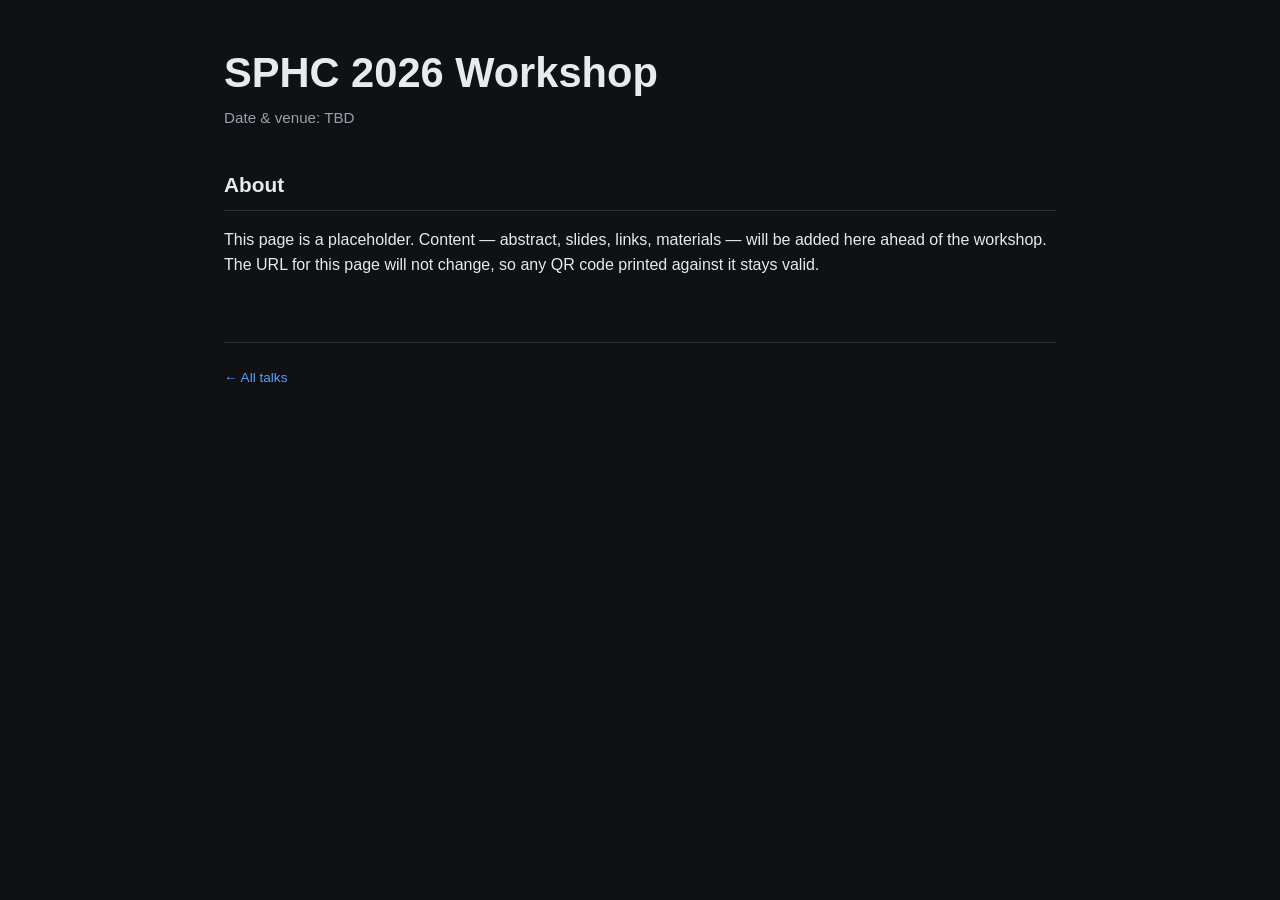
==== sphc-2026-workshop/index.html @ 62b1f7f3 "Initial scaffold: repo structure, shared styles, SPHC 2026 workshop placeholder" ====
<!doctype html>
<html lang="en">
<head>
  <meta charset="utf-8" />
  <meta name="viewport" content="width=device-width, initial-scale=1" />
  <title>SPHC 2026 Workshop</title>
  <meta name="description" content="Workshop materials for SPHC 2026." />
  <link rel="stylesheet" href="../assets/style.css" />
</head>
<body>
  <div class="wrap">
    <header class="page-header">
      <h1>SPHC 2026 Workshop</h1>
      <div class="meta">Date &amp; venue: TBD</div>
    </header>

    <section>
      <h2>About</h2>
      <p>
        This page is a placeholder. Content — abstract, slides, links,
        materials — will be added here ahead of the workshop. The URL for
        this page will not change, so any QR code printed against it stays
        valid.
      </p>
    </section>

    <footer class="page-footer">
      <a href="../">&larr; All talks</a>
    </footer>
  </div>
</body>
</html>
---- assets/style.css ----
/* Shared styling for presentations repo pages */

:root {
  --bg: #0f1115;
  --surface: #171a21;
  --text: #e8eaed;
  --text-dim: #9aa0aa;
  --accent: #5b9dff;
  --border: #2a2e37;
  --radius: 10px;
  --max-width: 880px;
}

* {
  box-sizing: border-box;
}

html {
  color-scheme: dark;
}

body {
  margin: 0;
  padding: 0;
  background: var(--bg);
  color: var(--text);
  font-family: -apple-system, BlinkMacSystemFont, "Segoe UI", Roboto,
    Helvetica, Arial, sans-serif;
  line-height: 1.55;
}

.wrap {
  max-width: var(--max-width);
  margin: 0 auto;
  padding: 3rem 1.5rem 5rem;
}

header.page-header {
  margin-bottom: 2.5rem;
}

header.page-header h1 {
  font-size: clamp(1.8rem, 4vw, 2.6rem);
  margin: 0 0 0.5rem;
  line-height: 1.2;
}

header.page-header .meta {
  color: var(--text-dim);
  font-size: 0.95rem;
}

a {
  color: var(--accent);
  text-decoration: none;
}

a:hover {
  text-decoration: underline;
}

.card {
  display: block;
  background: var(--surface);
  border: 1px solid var(--border);
  border-radius: var(--radius);
  padding: 1.25rem 1.5rem;
  margin-bottom: 1rem;
  transition: border-color 0.15s ease;
}

.card:hover {
  border-color: var(--accent);
  text-decoration: none;
}

.card h2 {
  margin: 0 0 0.35rem;
  font-size: 1.15rem;
  color: var(--text);
}

.card .meta {
  color: var(--text-dim);
  font-size: 0.9rem;
}

.badge {
  display: inline-block;
  font-size: 0.75rem;
  text-transform: uppercase;
  letter-spacing: 0.04em;
  color: var(--text-dim);
  border: 1px solid var(--border);
  border-radius: 999px;
  padding: 0.15rem 0.6rem;
  margin-top: 0.5rem;
}

section {
  margin-top: 2.5rem;
}

section h2 {
  font-size: 1.3rem;
  border-bottom: 1px solid var(--border);
  padding-bottom: 0.5rem;
}

footer.page-footer {
  margin-top: 4rem;
  padding-top: 1.5rem;
  border-top: 1px solid var(--border);
  color: var(--text-dim);
  font-size: 0.85rem;
}
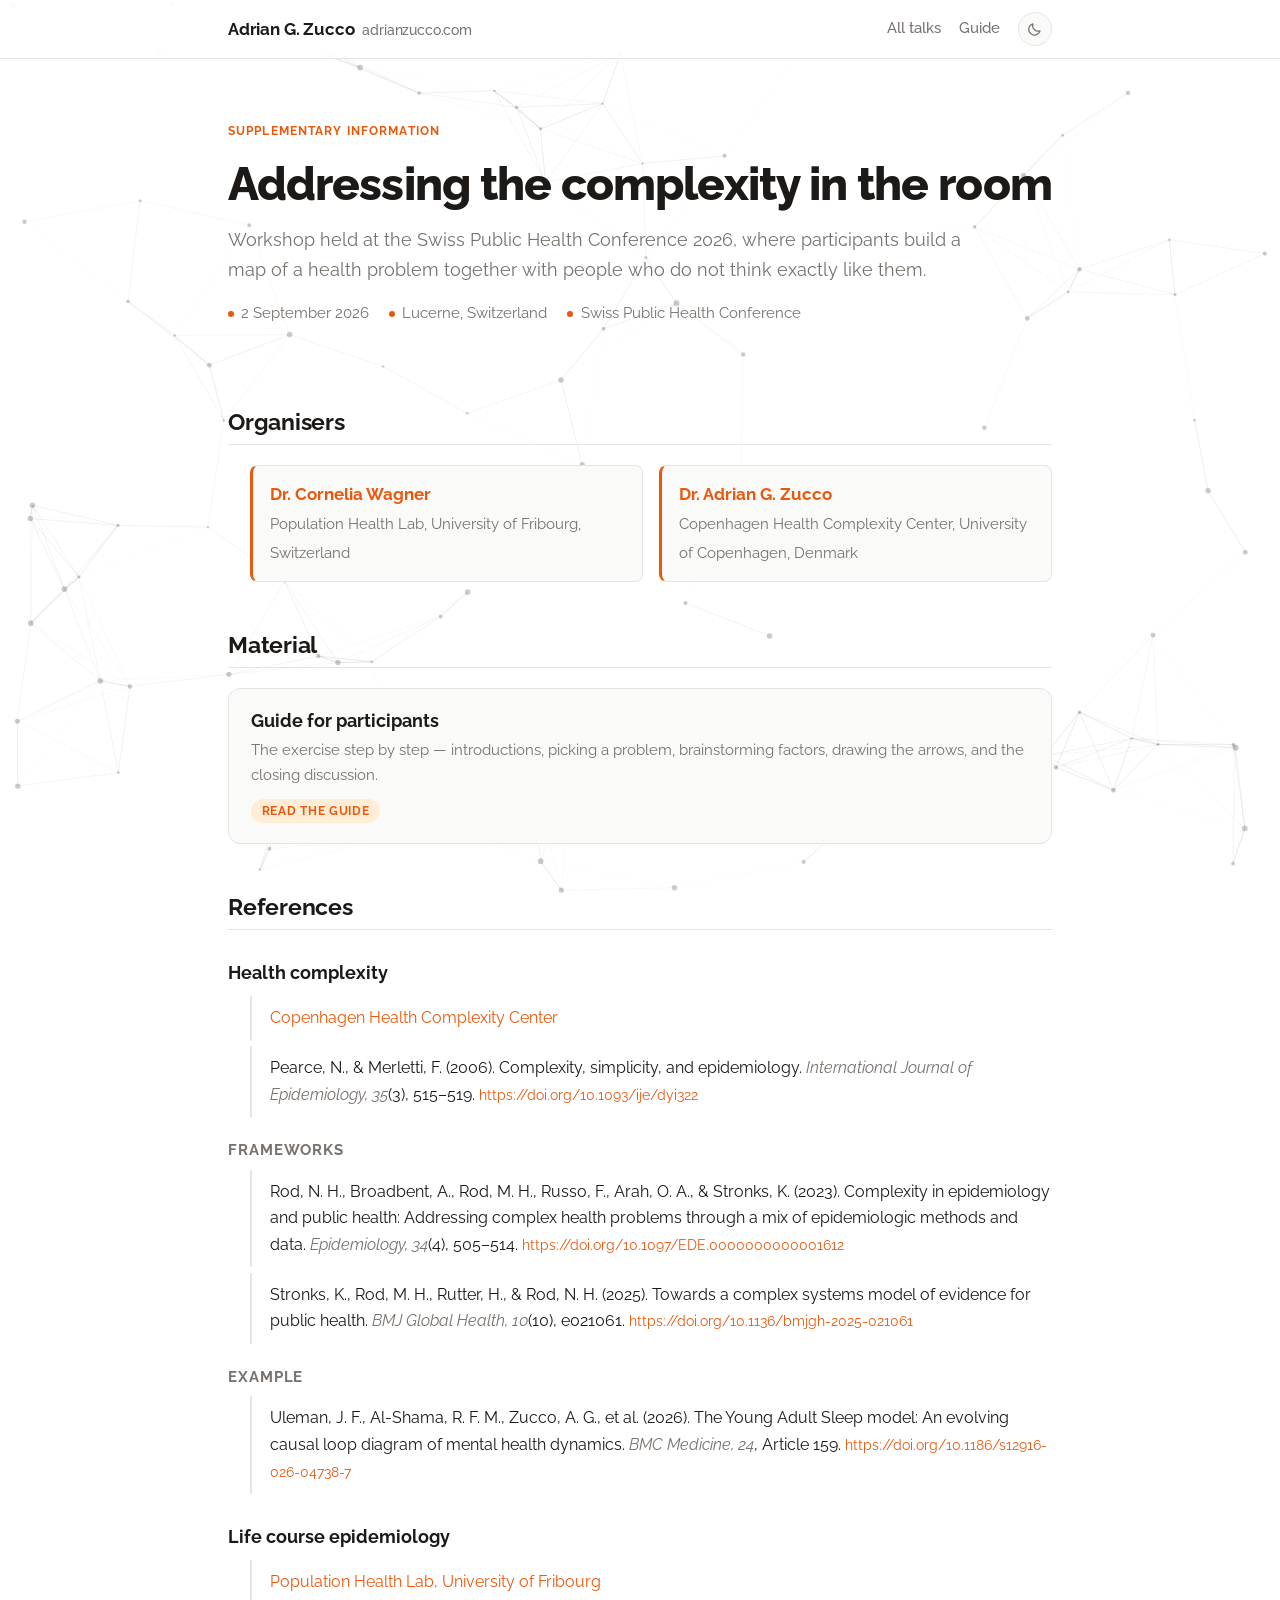
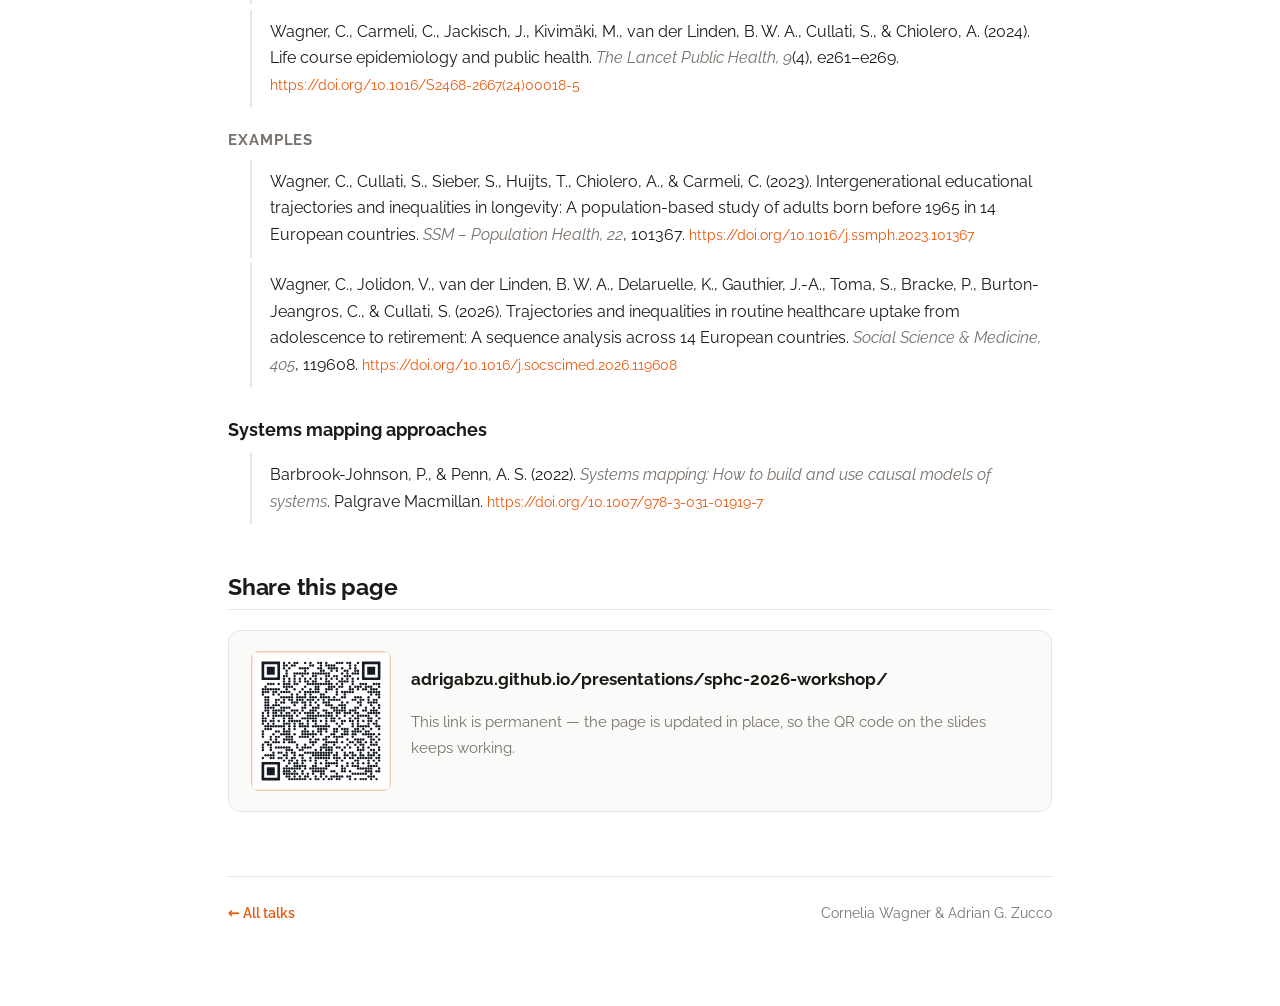
==== commit 01e542ad: "Restyle pages to match adrianzucco.com; build out SPHC 2026 workshop Shared frontend: - assets/style" ====
--- a/sphc-2026-workshop/index.html
+++ b/sphc-2026-workshop/index.html
@@ -3,30 +3,200 @@
 <head>
   <meta charset="utf-8" />
   <meta name="viewport" content="width=device-width, initial-scale=1" />
-  <title>SPHC 2026 Workshop</title>
-  <meta name="description" content="Workshop materials for SPHC 2026." />
+  <title>Addressing the complexity in the room — SPHC 2026 Workshop</title>
+  <meta name="description" content="Supplementary information for the &quot;Addressing the complexity in the room&quot; workshop at the Swiss Public Health Conference 2026, Lucerne — participant guide and references." />
+  <link rel="icon" href="data:image/svg+xml,%3Csvg xmlns='http://www.w3.org/2000/svg' viewBox='0 0 32 32'%3E%3Ccircle cx='16' cy='16' r='6' fill='%23ea580c'/%3E%3Ccircle cx='5' cy='7' r='3' fill='%23ea580c' opacity='.6'/%3E%3Ccircle cx='27' cy='24' r='3' fill='%23ea580c' opacity='.6'/%3E%3C/svg%3E" />
+  <link rel="preconnect" href="https://fonts.googleapis.com" />
+  <link rel="preconnect" href="https://fonts.gstatic.com" crossorigin />
+  <link rel="stylesheet" href="https://fonts.googleapis.com/css2?family=Raleway:ital,wght@0,300..800;1,300..800&display=swap" />
   <link rel="stylesheet" href="../assets/style.css" />
+  <script>
+    // Set the appearance before first paint to avoid a flash of the wrong theme.
+    (function () {
+      var stored = null;
+      try { stored = localStorage.getItem("appearance"); } catch (e) {}
+      var dark = stored ? stored === "dark"
+        : !window.matchMedia("(prefers-color-scheme: light)").matches;
+      if (dark) document.documentElement.classList.add("dark");
+    })();
+  </script>
 </head>
 <body>
-  <div class="wrap">
-    <header class="page-header">
-      <h1>SPHC 2026 Workshop</h1>
-      <div class="meta">Date &amp; venue: TBD</div>
-    </header>
-
-    <section>
-      <h2>About</h2>
-      <p>
-        This page is a placeholder. Content — abstract, slides, links,
-        materials — will be added here ahead of the workshop. The URL for
-        this page will not change, so any QR code printed against it stays
-        valid.
+  <canvas id="particles" aria-hidden="true"></canvas>
+
+  <header class="site-header">
+    <div class="bar">
+      <a class="brand" href="https://adrianzucco.com/">Adrian G. Zucco
+        <span class="brand-sub">adrianzucco.com</span></a>
+      <nav class="site-nav">
+        <a href="../">All talks</a>
+        <a href="guide/">Guide</a>
+        <button class="theme-toggle" type="button" aria-label="Switch theme" aria-pressed="false">
+          <svg class="icon-sun" viewBox="0 0 24 24" aria-hidden="true"><circle cx="12" cy="12" r="4.2"/><path d="M12 2.5v2M12 19.5v2M4.2 4.2l1.4 1.4M18.4 18.4l1.4 1.4M2.5 12h2M19.5 12h2M4.2 19.8l1.4-1.4M18.4 5.6l1.4-1.4"/></svg>
+          <svg class="icon-moon" viewBox="0 0 24 24" aria-hidden="true"><path d="M20 14.2A8.2 8.2 0 0 1 9.8 4a8.2 8.2 0 1 0 10.2 10.2z"/></svg>
+        </button>
+      </nav>
+    </div>
+  </header>
+
+  <main class="wrap">
+    <div class="page-header">
+      <span class="kicker">Supplementary information</span>
+      <h1>Addressing the complexity in the room</h1>
+      <p class="lede">
+        Workshop held at the Swiss Public Health Conference 2026, where
+        participants build a map of a health problem together with people who
+        do not think exactly like them.
       </p>
+      <div class="meta-row">
+        <span><i class="dot"></i>2 September 2026</span>
+        <span><i class="dot"></i>Lucerne, Switzerland</span>
+        <span><i class="dot"></i>Swiss Public Health Conference</span>
+      </div>
+    </div>
+
+    <section class="section">
+      <h2>Organisers</h2>
+      <ul class="people">
+        <li>
+          <a class="name" href="https://corneliawagner.ch">Dr. Cornelia Wagner</a>
+          <span class="affil">Population Health Lab, University of Fribourg,
+            Switzerland</span>
+        </li>
+        <li>
+          <a class="name" href="https://adrianzucco.com/">Dr. Adrian G. Zucco</a>
+          <span class="affil">Copenhagen Health Complexity Center, University of
+            Copenhagen, Denmark</span>
+        </li>
+      </ul>
+    </section>
+
+    <section class="section" id="material">
+      <h2>Material</h2>
+      <a class="card" href="guide/">
+        <h3>Guide for participants</h3>
+        <div class="meta">
+          The exercise step by step — introductions, picking a problem,
+          brainstorming factors, drawing the arrows, and the closing discussion.
+        </div>
+        <span class="badge">Read the guide</span>
+      </a>
+    </section>
+
+    <section class="section" id="references">
+      <h2>References</h2>
+
+      <h3>Health complexity</h3>
+      <ul class="refs">
+        <li>
+          <a href="https://www.healthcomplex.dk/">Copenhagen Health Complexity
+            Center</a>
+        </li>
+        <li>
+          Pearce, N., &amp; Merletti, F. (2006). Complexity, simplicity, and
+          epidemiology. <span class="src">International Journal of Epidemiology,
+          35</span>(3), 515–519.
+          <a class="doi" href="https://doi.org/10.1093/ije/dyi322">https://doi.org/10.1093/ije/dyi322</a>
+        </li>
+      </ul>
+
+      <h4>Frameworks</h4>
+      <ul class="refs">
+        <li>
+          Rod, N. H., Broadbent, A., Rod, M. H., Russo, F., Arah, O. A., &amp;
+          Stronks, K. (2023). Complexity in epidemiology and public health:
+          Addressing complex health problems through a mix of epidemiologic
+          methods and data. <span class="src">Epidemiology, 34</span>(4),
+          505–514.
+          <a class="doi" href="https://doi.org/10.1097/EDE.0000000000001612">https://doi.org/10.1097/EDE.0000000000001612</a>
+        </li>
+        <li>
+          Stronks, K., Rod, M. H., Rutter, H., &amp; Rod, N. H. (2025). Towards a
+          complex systems model of evidence for public health.
+          <span class="src">BMJ Global Health, 10</span>(10), e021061.
+          <a class="doi" href="https://doi.org/10.1136/bmjgh-2025-021061">https://doi.org/10.1136/bmjgh-2025-021061</a>
+        </li>
+      </ul>
+
+      <h4>Example</h4>
+      <ul class="refs">
+        <li>
+          Uleman, J. F., Al-Shama, R. F. M., Zucco, A. G., et al. (2026). The
+          Young Adult Sleep model: An evolving causal loop diagram of mental
+          health dynamics. <span class="src">BMC Medicine, 24</span>, Article
+          159.
+          <a class="doi" href="https://doi.org/10.1186/s12916-026-04738-7">https://doi.org/10.1186/s12916-026-04738-7</a>
+        </li>
+      </ul>
+
+      <h3>Life course epidemiology</h3>
+      <ul class="refs">
+        <li>
+          <a href="https://projects.unifr.ch/pophealthlab/">Population Health
+            Lab, University of Fribourg</a>
+        </li>
+        <li>
+          Wagner, C., Carmeli, C., Jackisch, J., Kivimäki, M., van der Linden,
+          B. W. A., Cullati, S., &amp; Chiolero, A. (2024). Life course
+          epidemiology and public health. <span class="src">The Lancet Public
+          Health, 9</span>(4), e261–e269.
+          <a class="doi" href="https://doi.org/10.1016/S2468-2667(24)00018-5">https://doi.org/10.1016/S2468-2667(24)00018-5</a>
+        </li>
+      </ul>
+
+      <h4>Examples</h4>
+      <ul class="refs">
+        <li>
+          Wagner, C., Cullati, S., Sieber, S., Huijts, T., Chiolero, A., &amp;
+          Carmeli, C. (2023). Intergenerational educational trajectories and
+          inequalities in longevity: A population-based study of adults born
+          before 1965 in 14 European countries. <span class="src">SSM –
+          Population Health, 22</span>, 101367.
+          <a class="doi" href="https://doi.org/10.1016/j.ssmph.2023.101367">https://doi.org/10.1016/j.ssmph.2023.101367</a>
+        </li>
+        <li>
+          Wagner, C., Jolidon, V., van der Linden, B. W. A., Delaruelle, K.,
+          Gauthier, J.-A., Toma, S., Bracke, P., Burton-Jeangros, C., &amp;
+          Cullati, S. (2026). Trajectories and inequalities in routine
+          healthcare uptake from adolescence to retirement: A sequence analysis
+          across 14 European countries. <span class="src">Social Science &amp;
+          Medicine, 405</span>, 119608.
+          <a class="doi" href="https://doi.org/10.1016/j.socscimed.2026.119608">https://doi.org/10.1016/j.socscimed.2026.119608</a>
+        </li>
+      </ul>
+
+      <h3>Systems mapping approaches</h3>
+      <ul class="refs">
+        <li>
+          Barbrook-Johnson, P., &amp; Penn, A. S. (2022). <span class="src">Systems
+          mapping: How to build and use causal models of systems</span>. Palgrave
+          Macmillan.
+          <a class="doi" href="https://doi.org/10.1007/978-3-031-01919-7">https://doi.org/10.1007/978-3-031-01919-7</a>
+        </li>
+      </ul>
+    </section>
+
+    <section class="section">
+      <h2>Share this page</h2>
+      <div class="qr">
+        <img src="qr-code.svg" alt="QR code linking to this page" />
+        <div class="qr-text">
+          <p><strong>adrigabzu.github.io/presentations/sphc-2026-workshop/</strong></p>
+          <p class="meta">
+            This link is permanent — the page is updated in place, so the QR code
+            on the slides keeps working.
+          </p>
+        </div>
+      </div>
     </section>
 
     <footer class="page-footer">
-      <a href="../">&larr; All talks</a>
+      <a class="backlink" href="../">← All talks</a>
+      <span class="spacer"></span>
+      <span>Cornelia Wagner &amp; Adrian G. Zucco</span>
     </footer>
-  </div>
+  </main>
+
+  <script src="../assets/site.js"></script>
 </body>
 </html>
--- a/assets/style.css
+++ b/assets/style.css
@@ -1,116 +1,747 @@
-/* Shared styling for presentations repo pages */
+/* ==========================================================================
+   Shared styling for adrigabzu/presentations
+   Design tokens mirror adrianzucco.com (Hugo + Blowfish, "adrian" scheme):
+   Stone neutrals, Orange primary, Rose secondary, Raleway type.
+   ========================================================================== */
+
+/* ---------- Tokens ---------- */
 
 :root {
-  --bg: #0f1115;
-  --surface: #171a21;
-  --text: #e8eaed;
-  --text-dim: #9aa0aa;
-  --accent: #5b9dff;
-  --border: #2a2e37;
-  --radius: 10px;
-  --max-width: 880px;
-}
-
-* {
+  /* Stone neutrals */
+  --n-50: 250, 250, 249;
+  --n-100: 245, 245, 244;
+  --n-200: 231, 229, 228;
+  --n-300: 214, 211, 209;
+  --n-400: 168, 162, 158;
+  --n-500: 120, 113, 108;
+  --n-600: 87, 83, 78;
+  --n-700: 68, 64, 60;
+  --n-800: 10, 10, 10;
+  --n-900: 28, 25, 23;
+
+  /* Orange primary */
+  --p-100: 255, 237, 213;
+  --p-200: 254, 215, 170;
+  --p-400: 251, 146, 60;
+  --p-500: 249, 115, 22;
+  --p-600: 234, 88, 12;
+  --p-700: 194, 65, 12;
+
+  /* Rose secondary */
+  --s-400: 251, 113, 133;
+  --s-600: 225, 29, 72;
+
+  --radius: 12px;
+  --radius-sm: 8px;
+  --max-width: 54rem;
+  --font-sans: "Raleway", ui-sans-serif, system-ui, -apple-system,
+    "Segoe UI", Roboto, Helvetica, Arial, sans-serif;
+  --font-mono: ui-monospace, SFMono-Regular, "SF Mono", Menlo, Consolas,
+    "Liberation Mono", monospace;
+
+  /* Light appearance (default) */
+  color-scheme: light;
+  --bg: rgb(255, 255, 255);
+  --surface: rgb(var(--n-50));
+  --surface-2: rgb(var(--n-100));
+  --text: rgb(var(--n-900));
+  --text-muted: rgb(var(--n-500));
+  --border: rgb(var(--n-200));
+  --border-strong: rgb(var(--n-300));
+  --link: rgb(var(--p-600));
+  --link-hover: rgb(var(--p-700));
+  --accent: rgb(var(--p-600));
+  --accent-soft: rgb(var(--p-100));
+  --accent-line: rgba(var(--p-500), 0.35);
+  --secondary: rgb(var(--s-600));
+  --shadow: 0 1px 2px rgba(28, 25, 23, 0.05), 0 8px 24px rgba(28, 25, 23, 0.06);
+  --net-ink: 0, 0, 0;
+  --net-dot: 0.2;
+  --net-line: 0.13;
+}
+
+html.dark {
+  color-scheme: dark;
+  --bg: rgb(var(--n-800));
+  --surface: rgb(var(--n-900));
+  --surface-2: rgb(38, 35, 33);
+  --text: rgb(255, 255, 255);
+  --text-muted: rgb(var(--n-400));
+  --border: rgb(var(--n-700));
+  --border-strong: rgb(var(--n-600));
+  --link: rgb(var(--p-400));
+  --link-hover: rgb(var(--p-200));
+  --accent: rgb(var(--p-400));
+  --accent-soft: rgba(var(--p-500), 0.16);
+  --accent-line: rgba(var(--p-400), 0.4);
+  --secondary: rgb(var(--s-400));
+  --shadow: 0 1px 2px rgba(0, 0, 0, 0.4), 0 8px 28px rgba(0, 0, 0, 0.35);
+  --net-ink: 255, 255, 255;
+  --net-dot: 0.3;
+  --net-line: 0.22;
+}
+
+/* ---------- Base ---------- */
+
+*,
+*::before,
+*::after {
   box-sizing: border-box;
 }
 
 html {
-  color-scheme: dark;
+  scroll-behavior: smooth;
 }
 
 body {
   margin: 0;
-  padding: 0;
+  min-height: 100vh;
   background: var(--bg);
   color: var(--text);
-  font-family: -apple-system, BlinkMacSystemFont, "Segoe UI", Roboto,
-    Helvetica, Arial, sans-serif;
-  line-height: 1.55;
-}
+  font-family: var(--font-sans);
+  font-size: 1.0625rem;
+  line-height: 1.7;
+  -webkit-font-smoothing: antialiased;
+  text-rendering: optimizeLegibility;
+}
+
+#particles {
+  position: fixed;
+  inset: 0;
+  z-index: -10;
+  pointer-events: none;
+}
+
+h1,
+h2,
+h3,
+h4 {
+  font-family: var(--font-sans);
+  line-height: 1.25;
+  text-wrap: balance;
+}
+
+a {
+  color: var(--link);
+  text-decoration: none;
+  text-underline-offset: 0.2em;
+  transition: color 0.15s ease;
+}
+
+a:hover {
+  color: var(--link-hover);
+  text-decoration: underline;
+}
+
+:focus-visible {
+  outline: 2px solid var(--accent);
+  outline-offset: 3px;
+  border-radius: 4px;
+}
+
+code {
+  font-family: var(--font-mono);
+  font-size: 0.9em;
+  background: var(--surface-2);
+  border-radius: 4px;
+  padding: 0.1em 0.35em;
+}
+
+hr {
+  border: 0;
+  border-top: 1px solid var(--border);
+  margin: 2.5rem 0;
+}
+
+/* ---------- Layout ---------- */
 
 .wrap {
   max-width: var(--max-width);
   margin: 0 auto;
-  padding: 3rem 1.5rem 5rem;
-}
-
-header.page-header {
-  margin-bottom: 2.5rem;
-}
-
-header.page-header h1 {
-  font-size: clamp(1.8rem, 4vw, 2.6rem);
-  margin: 0 0 0.5rem;
-  line-height: 1.2;
-}
-
-header.page-header .meta {
-  color: var(--text-dim);
+  padding: 0 1.25rem 5rem;
+}
+
+.site-header {
+  position: sticky;
+  top: 0;
+  z-index: 50;
+  backdrop-filter: blur(12px);
+  -webkit-backdrop-filter: blur(12px);
+  background: color-mix(in srgb, var(--bg) 82%, transparent);
+  border-bottom: 1px solid var(--border);
+}
+
+.site-header .bar {
+  max-width: var(--max-width);
+  margin: 0 auto;
+  padding: 0.75rem 1.25rem;
+  display: flex;
+  align-items: center;
+  gap: 1rem;
+}
+
+.brand {
+  font-weight: 700;
+  letter-spacing: -0.01em;
+  color: var(--text);
+  display: inline-flex;
+  align-items: baseline;
+  gap: 0.5rem;
+}
+
+.brand:hover {
+  color: var(--accent);
+  text-decoration: none;
+}
+
+.brand .brand-sub {
+  font-weight: 500;
+  font-size: 0.85rem;
+  color: var(--text-muted);
+}
+
+.site-nav {
+  margin-left: auto;
+  display: flex;
+  align-items: center;
+  gap: 1.1rem;
   font-size: 0.95rem;
-}
-
-a {
+  font-weight: 500;
+}
+
+.site-nav a {
+  color: var(--text-muted);
+}
+
+.site-nav a:hover {
   color: var(--accent);
   text-decoration: none;
 }
 
-a:hover {
-  text-decoration: underline;
-}
+.theme-toggle {
+  appearance: none;
+  border: 1px solid var(--border);
+  background: var(--surface);
+  color: var(--text-muted);
+  border-radius: 999px;
+  width: 2.15rem;
+  height: 2.15rem;
+  display: inline-grid;
+  place-items: center;
+  cursor: pointer;
+  padding: 0;
+  transition: color 0.15s ease, border-color 0.15s ease;
+}
+
+.theme-toggle:hover {
+  color: var(--accent);
+  border-color: var(--accent);
+}
+
+.theme-toggle svg {
+  width: 1.05rem;
+  height: 1.05rem;
+  fill: none;
+  stroke: currentColor;
+  stroke-width: 1.8;
+  stroke-linecap: round;
+  stroke-linejoin: round;
+}
+
+html:not(.dark) .theme-toggle .icon-sun,
+html.dark .theme-toggle .icon-moon {
+  display: none;
+}
+
+/* ---------- Page header ---------- */
+
+.page-header {
+  padding: 3.5rem 0 2rem;
+}
+
+.kicker {
+  display: inline-block;
+  font-size: 0.78rem;
+  font-weight: 700;
+  text-transform: uppercase;
+  letter-spacing: 0.09em;
+  color: var(--accent);
+  margin-bottom: 0.85rem;
+}
+
+.page-header h1 {
+  font-size: clamp(2rem, 5vw, 2.9rem);
+  font-weight: 800;
+  letter-spacing: -0.02em;
+  margin: 0 0 0.75rem;
+}
+
+.page-header .lede {
+  font-size: 1.1rem;
+  color: var(--text-muted);
+  margin: 0;
+  max-width: 46rem;
+}
+
+.meta {
+  color: var(--text-muted);
+  font-size: 0.95rem;
+}
+
+.meta-row {
+  display: flex;
+  flex-wrap: wrap;
+  gap: 0.5rem 1.25rem;
+  margin-top: 1rem;
+  color: var(--text-muted);
+  font-size: 0.95rem;
+}
+
+.meta-row span {
+  display: inline-flex;
+  align-items: center;
+  gap: 0.45rem;
+}
+
+.meta-row .dot {
+  width: 6px;
+  height: 6px;
+  border-radius: 50%;
+  background: var(--accent);
+  flex: none;
+}
+
+/* ---------- Sections ---------- */
+
+.section {
+  margin-top: 3rem;
+}
+
+.section > h2 {
+  font-size: 1.45rem;
+  font-weight: 700;
+  letter-spacing: -0.01em;
+  margin: 0 0 1.25rem;
+  padding-bottom: 0.5rem;
+  border-bottom: 1px solid var(--border);
+}
+
+.section h3 {
+  font-size: 1.1rem;
+  font-weight: 700;
+  margin: 2rem 0 0.75rem;
+}
+
+.section h4 {
+  font-size: 0.95rem;
+  font-weight: 700;
+  text-transform: uppercase;
+  letter-spacing: 0.06em;
+  color: var(--text-muted);
+  margin: 1.5rem 0 0.6rem;
+}
+
+p {
+  margin: 0 0 1rem;
+}
+
+/* ---------- Cards ---------- */
 
 .card {
   display: block;
   background: var(--surface);
   border: 1px solid var(--border);
   border-radius: var(--radius);
-  padding: 1.25rem 1.5rem;
+  padding: 1.25rem 1.4rem;
   margin-bottom: 1rem;
-  transition: border-color 0.15s ease;
-}
-
-.card:hover {
+  transition: border-color 0.15s ease, transform 0.15s ease,
+    box-shadow 0.15s ease;
+}
+
+a.card:hover {
   border-color: var(--accent);
+  transform: translateY(-2px);
+  box-shadow: var(--shadow);
   text-decoration: none;
 }
 
-.card h2 {
-  margin: 0 0 0.35rem;
+.card h3 {
+  margin: 0 0 0.3rem;
   font-size: 1.15rem;
+  font-weight: 700;
   color: var(--text);
 }
 
+a.card:hover h3 {
+  color: var(--accent);
+}
+
 .card .meta {
-  color: var(--text-dim);
-  font-size: 0.9rem;
+  font-size: 0.92rem;
 }
 
 .badge {
   display: inline-block;
+  font-size: 0.72rem;
+  font-weight: 700;
+  text-transform: uppercase;
+  letter-spacing: 0.06em;
+  color: var(--accent);
+  background: var(--accent-soft);
+  border-radius: 999px;
+  padding: 0.15rem 0.65rem;
+  margin-top: 0.75rem;
+}
+
+/* ---------- Lists ---------- */
+
+.section ul,
+.section ol {
+  margin: 0 0 1rem;
+  padding-left: 1.35rem;
+}
+
+.section li {
+  margin-bottom: 0.4rem;
+}
+
+.section li::marker {
+  color: var(--accent);
+}
+
+ul.plain {
+  list-style: none;
+  padding-left: 0;
+}
+
+ul.plain > li {
+  padding-left: 1.15rem;
+  position: relative;
+}
+
+ul.plain > li::before {
+  content: "";
+  position: absolute;
+  left: 0;
+  top: 0.72em;
+  width: 6px;
+  height: 6px;
+  border-radius: 50%;
+  background: var(--accent);
+}
+
+ul.signs {
+  list-style: none;
+  padding-left: 0;
+  margin: 0.75rem 0 0;
+}
+
+ul.signs > li {
+  display: grid;
+  grid-template-columns: 1.55rem 1fr;
+  gap: 0.65rem;
+  align-items: start;
+  margin-bottom: 0.6rem;
+}
+
+/* People / organisers */
+
+.people {
+  list-style: none;
+  padding: 0;
+  margin: 0;
+  display: grid;
+  gap: 1rem;
+  grid-template-columns: repeat(auto-fit, minmax(16rem, 1fr));
+}
+
+.people li {
+  background: var(--surface);
+  border: 1px solid var(--border);
+  border-left: 3px solid var(--accent);
+  border-radius: var(--radius-sm);
+  padding: 0.9rem 1.1rem;
+  margin: 0;
+}
+
+.people .name {
+  font-weight: 700;
+  display: block;
+}
+
+.people .affil {
+  color: var(--text-muted);
+  font-size: 0.92rem;
+}
+
+/* Reference list */
+
+.refs {
+  list-style: none;
+  padding: 0;
+  margin: 0 0 0.5rem;
+}
+
+.refs li {
+  padding: 0.55rem 0 0.55rem 1.15rem;
+  border-left: 2px solid var(--border);
+  margin-bottom: 0.35rem;
+  font-size: 0.98rem;
+  transition: border-color 0.15s ease;
+}
+
+.refs li:hover {
+  border-left-color: var(--accent);
+}
+
+.refs .src {
+  font-style: italic;
+  color: var(--text-muted);
+}
+
+.refs a.doi {
+  font-size: 0.88rem;
+  word-break: break-word;
+}
+
+/* ---------- Steps (guide) ---------- */
+
+.steps {
+  list-style: none;
+  counter-reset: step;
+  padding: 0;
+  margin: 0;
+}
+
+.steps > li {
+  counter-increment: step;
+  position: relative;
+  background: var(--surface);
+  border: 1px solid var(--border);
+  border-radius: var(--radius);
+  padding: 1.25rem 1.4rem 1.25rem 3.9rem;
+  margin: 0 0 1rem;
+}
+
+.steps > li::before {
+  content: counter(step);
+  position: absolute;
+  left: 1.15rem;
+  top: 1.15rem;
+  width: 2rem;
+  height: 2rem;
+  display: grid;
+  place-items: center;
+  border-radius: 50%;
+  background: var(--accent-soft);
+  color: var(--accent);
+  font-weight: 800;
+  font-size: 0.95rem;
+}
+
+.steps h3 {
+  margin: 0 0 0.5rem;
+  font-size: 1.12rem;
+  display: flex;
+  flex-wrap: wrap;
+  align-items: baseline;
+  gap: 0.6rem;
+}
+
+.time {
   font-size: 0.75rem;
+  font-weight: 700;
+  letter-spacing: 0.05em;
   text-transform: uppercase;
-  letter-spacing: 0.04em;
-  color: var(--text-dim);
+  color: var(--secondary);
+  border: 1px solid currentColor;
+  border-radius: 999px;
+  padding: 0.05rem 0.55rem;
+  white-space: nowrap;
+}
+
+.steps p:last-child,
+.steps ul:last-child,
+.steps ol:last-child {
+  margin-bottom: 0;
+}
+
+/* Sign markers used in the arrow rules */
+
+.sign {
+  display: grid;
+  place-items: center;
+  width: 1.55rem;
+  height: 1.55rem;
+  margin-top: 0.1rem;
+  border-radius: 50%;
+  font-weight: 800;
+  font-size: 0.9rem;
+  line-height: 1;
+  background: var(--accent-soft);
+  color: var(--accent);
+}
+
+.sign.minus {
+  background: color-mix(in srgb, var(--secondary) 16%, transparent);
+  color: var(--secondary);
+}
+
+.sign.query {
+  background: var(--surface-2);
+  color: var(--text-muted);
+}
+
+/* ---------- Callout ---------- */
+
+.callout {
+  background: var(--accent-soft);
+  border: 1px solid var(--accent-line);
+  border-radius: var(--radius);
+  padding: 1rem 1.25rem;
+  margin: 1.25rem 0;
+}
+
+.callout p:last-child {
+  margin-bottom: 0;
+}
+
+.callout .callout-title {
+  font-weight: 700;
+  display: block;
+  margin-bottom: 0.25rem;
+}
+
+/* ---------- Table ---------- */
+
+.table-wrap {
+  overflow-x: auto;
   border: 1px solid var(--border);
-  border-radius: 999px;
-  padding: 0.15rem 0.6rem;
-  margin-top: 0.5rem;
-}
-
-section {
-  margin-top: 2.5rem;
-}
-
-section h2 {
-  font-size: 1.3rem;
+  border-radius: var(--radius);
+}
+
+table {
+  width: 100%;
+  border-collapse: collapse;
+  font-size: 0.98rem;
+}
+
+thead th {
+  text-align: left;
+  background: var(--surface);
+  font-size: 0.78rem;
+  text-transform: uppercase;
+  letter-spacing: 0.07em;
+  color: var(--text-muted);
+  padding: 0.7rem 1rem;
   border-bottom: 1px solid var(--border);
-  padding-bottom: 0.5rem;
-}
-
-footer.page-footer {
+}
+
+tbody td {
+  padding: 0.7rem 1rem;
+  border-bottom: 1px solid var(--border);
+}
+
+tbody tr:last-child td {
+  border-bottom: 0;
+}
+
+tbody td:first-child {
+  font-variant-numeric: tabular-nums;
+  font-weight: 700;
+  color: var(--accent);
+  white-space: nowrap;
+  width: 1%;
+}
+
+/* ---------- QR ---------- */
+
+.qr {
+  display: flex;
+  align-items: center;
+  gap: 1.25rem;
+  flex-wrap: wrap;
+  background: var(--surface);
+  border: 1px solid var(--border);
+  border-radius: var(--radius);
+  padding: 1.25rem 1.4rem;
+}
+
+.qr img {
+  width: 140px;
+  height: 140px;
+  flex: none;
+  border-radius: var(--radius-sm);
+}
+
+.qr .qr-text {
+  min-width: 14rem;
+  flex: 1;
+}
+
+/* ---------- Footer ---------- */
+
+.page-footer {
   margin-top: 4rem;
   padding-top: 1.5rem;
   border-top: 1px solid var(--border);
-  color: var(--text-dim);
-  font-size: 0.85rem;
-}
+  color: var(--text-muted);
+  font-size: 0.9rem;
+  display: flex;
+  flex-wrap: wrap;
+  gap: 0.75rem 1.5rem;
+  align-items: center;
+}
+
+.page-footer .spacer {
+  margin-left: auto;
+}
+
+.backlink {
+  display: inline-flex;
+  align-items: center;
+  gap: 0.4rem;
+  font-weight: 600;
+}
+
+/* ---------- Motion & print ---------- */
+
+@media (prefers-reduced-motion: reduce) {
+  html {
+    scroll-behavior: auto;
+  }
+  *,
+  *::before,
+  *::after {
+    transition-duration: 0.01ms !important;
+    animation-duration: 0.01ms !important;
+  }
+}
+
+@media print {
+  #particles,
+  .site-header,
+  .theme-toggle,
+  .qr {
+    display: none !important;
+  }
+  body {
+    background: #fff;
+    color: #000;
+    font-size: 11pt;
+  }
+  .wrap {
+    max-width: none;
+    padding: 0;
+  }
+  .steps > li,
+  .card,
+  .callout,
+  .people li {
+    break-inside: avoid;
+  }
+  a {
+    color: #000;
+    text-decoration: underline;
+  }
+}
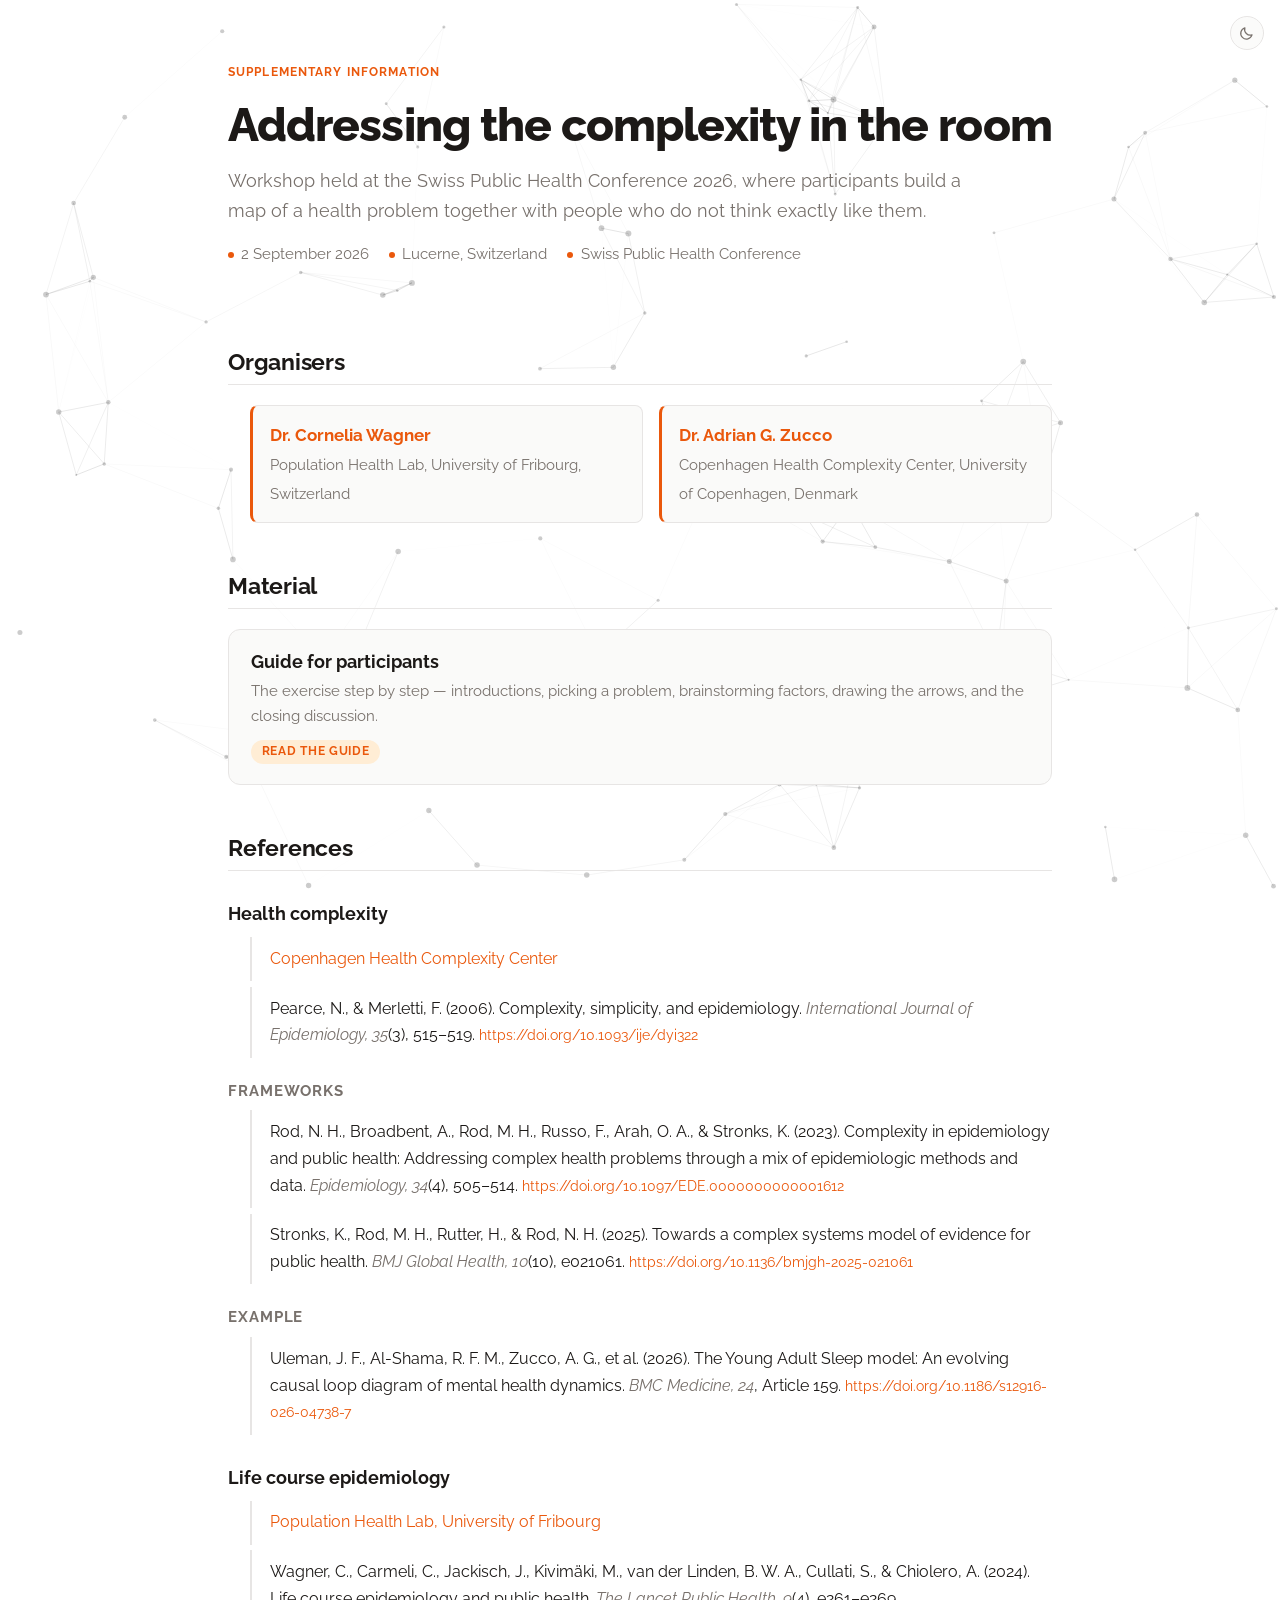
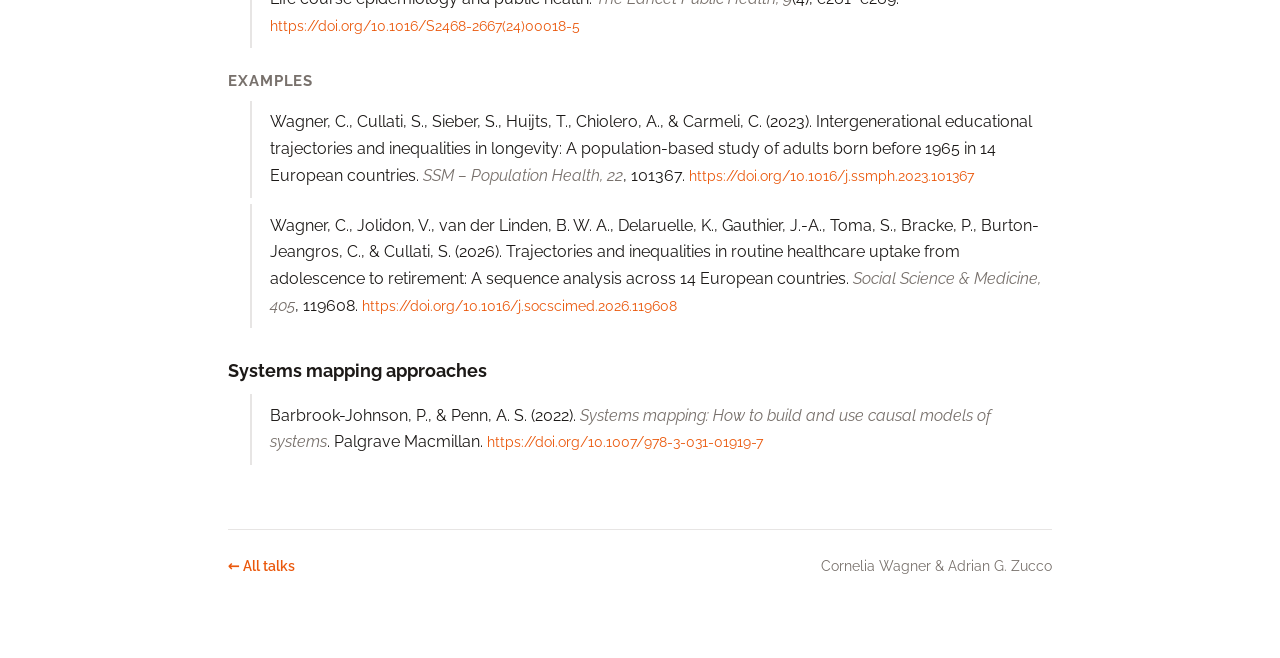
==== commit 8091876e: "Drop the personal site header and QR block from the workshop pages The workshop is run jointly, so t" ====
--- a/sphc-2026-workshop/index.html
+++ b/sphc-2026-workshop/index.html
@@ -24,20 +24,12 @@
 <body>
   <canvas id="particles" aria-hidden="true"></canvas>
 
-  <header class="site-header">
-    <div class="bar">
-      <a class="brand" href="https://adrianzucco.com/">Adrian G. Zucco
-        <span class="brand-sub">adrianzucco.com</span></a>
-      <nav class="site-nav">
-        <a href="../">All talks</a>
-        <a href="guide/">Guide</a>
-        <button class="theme-toggle" type="button" aria-label="Switch theme" aria-pressed="false">
-          <svg class="icon-sun" viewBox="0 0 24 24" aria-hidden="true"><circle cx="12" cy="12" r="4.2"/><path d="M12 2.5v2M12 19.5v2M4.2 4.2l1.4 1.4M18.4 18.4l1.4 1.4M2.5 12h2M19.5 12h2M4.2 19.8l1.4-1.4M18.4 5.6l1.4-1.4"/></svg>
-          <svg class="icon-moon" viewBox="0 0 24 24" aria-hidden="true"><path d="M20 14.2A8.2 8.2 0 0 1 9.8 4a8.2 8.2 0 1 0 10.2 10.2z"/></svg>
-        </button>
-      </nav>
-    </div>
-  </header>
+  <div class="theme-float">
+    <button class="theme-toggle" type="button" aria-label="Switch theme" aria-pressed="false">
+      <svg class="icon-sun" viewBox="0 0 24 24" aria-hidden="true"><circle cx="12" cy="12" r="4.2"/><path d="M12 2.5v2M12 19.5v2M4.2 4.2l1.4 1.4M18.4 18.4l1.4 1.4M2.5 12h2M19.5 12h2M4.2 19.8l1.4-1.4M18.4 5.6l1.4-1.4"/></svg>
+      <svg class="icon-moon" viewBox="0 0 24 24" aria-hidden="true"><path d="M20 14.2A8.2 8.2 0 0 1 9.8 4a8.2 8.2 0 1 0 10.2 10.2z"/></svg>
+    </button>
+  </div>
 
   <main class="wrap">
     <div class="page-header">
@@ -176,20 +168,6 @@
       </ul>
     </section>
 
-    <section class="section">
-      <h2>Share this page</h2>
-      <div class="qr">
-        <img src="qr-code.svg" alt="QR code linking to this page" />
-        <div class="qr-text">
-          <p><strong>adrigabzu.github.io/presentations/sphc-2026-workshop/</strong></p>
-          <p class="meta">
-            This link is permanent — the page is updated in place, so the QR code
-            on the slides keeps working.
-          </p>
-        </div>
-      </div>
-    </section>
-
     <footer class="page-footer">
       <a class="backlink" href="../">← All talks</a>
       <span class="spacer"></span>
--- a/assets/style.css
+++ b/assets/style.css
@@ -253,6 +253,21 @@
   display: none;
 }
 
+/* Floating appearance switcher, for pages without a site header */
+
+.theme-float {
+  position: fixed;
+  top: 1rem;
+  right: 1rem;
+  z-index: 60;
+}
+
+.theme-float .theme-toggle {
+  backdrop-filter: blur(12px);
+  -webkit-backdrop-filter: blur(12px);
+  background: color-mix(in srgb, var(--surface) 80%, transparent);
+}
+
 /* ---------- Page header ---------- */
 
 .page-header {
@@ -721,6 +736,7 @@
 @media print {
   #particles,
   .site-header,
+  .theme-float,
   .theme-toggle,
   .qr {
     display: none !important;
